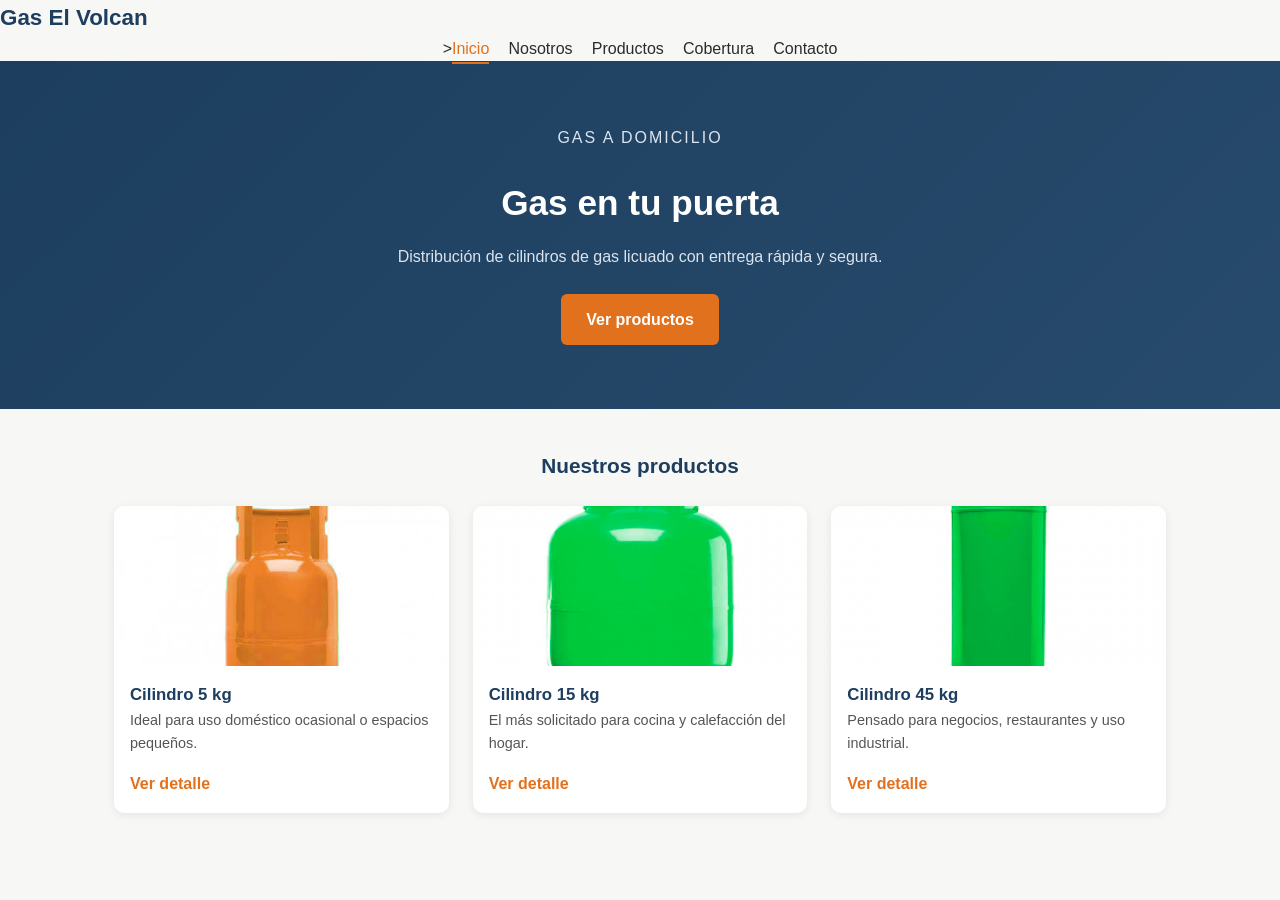
==== index.html @ 27c7482b "Integración de formatos en CSS y menú + imagenes" ====
<!DOCTYPE html>
<html lang="es">
<head>
    <meta charset="UTF-8">
    <meta name="viewport" content="width=device-width, initial-scale=1.0">
    <meta name="description" content="Servicio de distribución de gas a domicilio.">
    <title>Inicio | Gas El Volcan</title>
    <link rel="stylesheet" href="assets/css/estilo.css">
</head>

<header class="cabecera">
    <a class="marca" href="index.html">Gas El Volcan</a>
    <nav aria-label="Navegacion principal">
        <ul class="menu">
            <li>><a href="index.html" aria-current="page">Inicio</a></li>
                <li><a href="Nosotros.html">Nosotros</a></li>
                <li><a href="Productos.html">Productos</a></li>
                <li><a href="Cobertura.html">Cobertura</a></li>
                <li><a href="Contacto.html">Contacto</a></li>
        </ul>
    </nav> 
</header>

<main id="contenido-principal">
    <section class="presentacion">
        <p class="etiqueta">Gas a domicilio</p>
        <h1>Gas en tu puerta</h1>
        <p>Distribución de cilindros de gas licuado con entrega rápida y segura.</p>
        <a class="boton" href="productos.html">Ver productos</a>
    </section>

    <section aria-labelledby="titulo-productos">
        <h2 id="titulo-productos">Nuestros productos</h2>
        <div class="grilla-tarjetas">
            <article class="tarjeta">
                <img src="assets/img/cilindro5kg.jpg"
                        alt="Cilindro de gas de 5 kilogramos">
                <h3>Cilindro 5 kg</h3>
                <p>Ideal para uso doméstico ocasional o espacios pequeños.</p>
                <a href="producto-detalle-1.html">Ver detalle</a>
            </article>

            <article class="tarjeta">
                <img src="assets/img/cilindro15kg.png"
                        alt="Cilindro de gas de 15 kilogramos">
                <h3>Cilindro 15 kg</h3>
                <p>El más solicitado para cocina y calefacción del hogar.</p>
                <a href="producto-detalle-2.html">Ver detalle</a>
            </article>

            <article class="tarjeta">
                <img src="assets/img/cilindro45kg.png"
                         alt="Cilindro de gas industrial de 45 kilogramos">
                <h3>Cilindro 45 kg</h3>
                <p>Pensado para negocios, restaurantes y uso industrial.</p>
                <a href="producto-detalle-3.html">Ver detalle</a>
            </article>
        </div>
        </section>
---- assets/css/estilo.css ----
/* Plantilla Base */
* {
    margin: 0;
    padding: 0;
    box-sizing: border-box;
}

:root {
    --color-primario: #e2711d;
    --color-primario-oscuro: #c25a10;
    --color-secundario: #1d3e5e;
    --color-fondo: #f7f7f5;
    --color-texto: #2b2b2b;
    --color-blanco: #ffffff;
}

body {
    font-family: "Segoe UI", Arial, sans-serif;
    color: var(--color-texto);
    background-color: var(--color-fondo);
    line-height: 1.6;
}


/* Configuración para celular*/


.salto-contenido {
    position: absolute;
    left: -999px;
    top: 0;
    background: var(--color-secundario);
    color: var(--color-blanco);
    padding: 0.5rem 1rem;
    z-index: 100;
}
.salto-contenido:focus {
        left: 0;
}

.cabecera-sitio {
    display: flex;
    flex-direction: column;   /* apilado en móvil */
    align-items: center;
    gap: 0.8rem;
    padding: 1rem;
    background-color: var(--color-blanco);
    box-shadow: 0 2px 6px rgba(0, 0, 0, 0.08);
    position: sticky;
    top: 0;
    z-index: 10;
}

.marca {
    font-size: 1.3rem;
    font-weight: bold;
    color: var(--color-secundario);
    text-decoration: none;
}

.menu {
    list-style: none;
    display: flex;
    flex-wrap: wrap;
    justify-content: center;
    gap: 0.8rem 1.2rem;
    font-size: 0.95rem;
}

.menu a {
    text-decoration: none;
    color: var(--color-texto);
    font-weight: 500;
    padding: 0.3rem 0;
    border-bottom: 2px solid transparent;
    transition: border-color 0.2s ease, color 0.2s ease;
}

.menu a:hover,
.menu a[aria-current="page"] {
    color: var(--color-primario);
    border-bottom-color: var(--color-primario);
}

.presentacion {
    background: linear-gradient(135deg, var(--color-secundario), #274b6d);
    color: var(--color-blanco);
    text-align: center;
    padding: 2.5rem 1.2rem;
}

.etiqueta {
    text-transform: uppercase;
    letter-spacing: 2px;
    font-size: 0.75rem;
    color: var(--color-primario);
    margin-bottom: 0.5rem;
}

.presentacion h1 {
    font-size: 1.6rem;      
    margin-bottom: 0.8rem;
}

.presentacion p {
    max-width: 100%;
    margin: 0 auto 1.5rem auto;
    color: #dbe4ee;
    font-size: 0.95rem;
}

.boton {
    display: inline-block;
    background-color: var(--color-primario);
    color: var(--color-blanco);
    text-decoration: none;
    padding: 0.8rem 1.6rem;
    border-radius: 6px;
    font-weight: bold;
    width: 100%;             
    max-width: 280px;
    transition: background-color 0.2s ease;
}

.boton:hover {
    background-color: var(--color-primario-oscuro);
}

section[aria-labelledby="titulo-productos"] {
    padding: 0 1rem;
    margin: 2.5rem auto;
}

section[aria-labelledby="titulo-productos"] h2 {
    text-align: center;
    color: var(--color-secundario);
    font-size: 1.3rem;
    margin-bottom: 1.5rem;
}

.grilla-tarjetas {
    display: grid;
    grid-template-columns: 1fr;
    gap: 1.2rem;
}

.tarjeta {
    background: var(--color-blanco);
    border-radius: 10px;
    overflow: hidden;
    box-shadow: 0 2px 8px rgba(0, 0, 0, 0.08);
    display: flex;
    flex-direction: column;
    transition: transform 0.2s ease;
}

.tarjeta:hover {
    transform: translateY(-4px);
}

.tarjeta img {
    width: 100%;
    height: 160px;
    object-fit: cover;
}

.tarjeta h3,
.tarjeta p {
    padding: 0 1rem;
 }

.tarjeta h3 {
    margin-top: 1rem;
    color: var(--color-secundario);
    font-size: 1.05rem;
}

.tarjeta p {
    flex-grow: 1;
    color: #555;
    font-size: 0.9rem;
}

.tarjeta a {
    margin: 1rem;
    align-self: flex-start;
    color: var(--color-primario);
    font-weight: bold;
    text-decoration: none;
}

.tarjeta a:hover {
    text-decoration: underline;
}

.aviso {
    margin: 1.5rem 1rem 2.5rem 1rem;
    padding: 1.2rem 1.5rem;
    background-color: #fff3e8;
    border-left: 5px solid var(--color-primario);
    border-radius: 6px;
}

.aviso h2 {
    color: var(--color-primario-oscuro);
    font-size: 1.1rem;
    margin-bottom: 0.5rem;
}

.aviso p {
    font-size: 0.9rem;
}

.pie-sitio {
    background-color: var(--color-secundario);
    color: var(--color-blanco);
    text-align: center;
    padding: 1.5rem 1rem;
    font-size: 0.9rem;
}

.pie-sitio a {
    color: var(--color-primario);
}

/* Configuración para tablet */
        
@media (min-width: 600px) {
.cabecera-sitio {
    flex-direction: row;
    justify-content: space-between;
    padding: 1rem 2rem;
}

.presentacion {
    padding: 3.5rem 2rem;
}

.presentacion h1 {
    font-size: 2rem;
}

.presentacion p {
    max-width: 500px;
    font-size: 1rem;
}

.boton {
    width: auto;
 }

.grilla-tarjetas {
    grid-template-columns: repeat(2, 1fr);
}

.aviso {
    margin-left: auto;
    margin-right: auto;
    max-width: 700px;
    }
}

/* Configuración para escritorio */

@media (min-width: 900px) {
.cabecera-sitio {
    padding: 1rem 2rem;
}

.marca {
    font-size: 1.4rem;
}

.menu {
    font-size: 1rem;
}

.presentacion {
    padding: 4rem 1.5rem;
}

.presentacion h1 {
    font-size: 2.2rem;
}

section[aria-labelledby="titulo-productos"] {
    max-width: 1100px;
    padding: 0 1.5rem;
}

.grilla-tarjetas {
    grid-template-columns: repeat(3, 1fr);
    gap: 1.5rem;
}

.aviso {
    max-width: 900px;
    padding: 1.5rem 2rem;
}

.aviso h2 {
    font-size: 1.3rem;
}
}
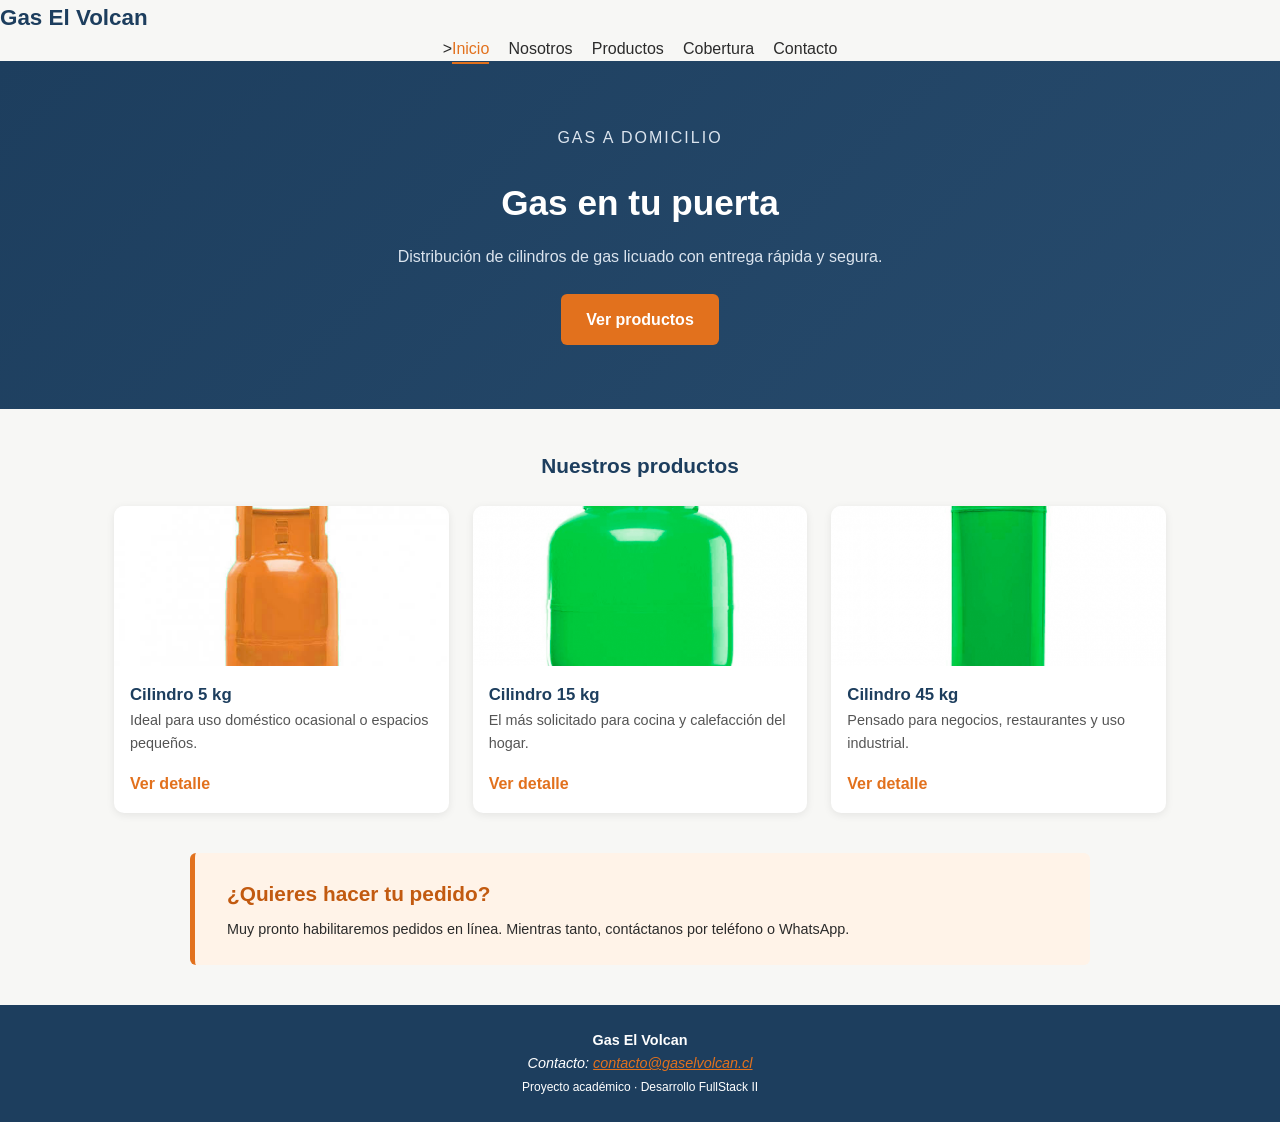
==== commit ded7dd9e: "Avances en menú principal y agregado de htmls sin avances" ====
--- a/index.html
+++ b/index.html
@@ -1,5 +1,6 @@
 <!DOCTYPE html>
 <html lang="es">
+
 <head>
     <meta charset="UTF-8">
     <meta name="viewport" content="width=device-width, initial-scale=1.0">
@@ -13,12 +14,12 @@
     <nav aria-label="Navegacion principal">
         <ul class="menu">
             <li>><a href="index.html" aria-current="page">Inicio</a></li>
-                <li><a href="Nosotros.html">Nosotros</a></li>
-                <li><a href="Productos.html">Productos</a></li>
-                <li><a href="Cobertura.html">Cobertura</a></li>
-                <li><a href="Contacto.html">Contacto</a></li>
+            <li><a href="nosotros.html">Nosotros</a></li>
+            <li><a href="productos.html">Productos</a></li>
+            <li><a href="cobertura.html">Cobertura</a></li>
+            <li><a href="contacto.html">Contacto</a></li>
         </ul>
-    </nav> 
+    </nav>
 </header>
 
 <main id="contenido-principal">
@@ -33,27 +34,39 @@
         <h2 id="titulo-productos">Nuestros productos</h2>
         <div class="grilla-tarjetas">
             <article class="tarjeta">
-                <img src="assets/img/cilindro5kg.jpg"
-                        alt="Cilindro de gas de 5 kilogramos">
+                <img src="assets/img/cilindro5kg.jpg" alt="Cilindro de gas de 5 kilogramos">
                 <h3>Cilindro 5 kg</h3>
                 <p>Ideal para uso doméstico ocasional o espacios pequeños.</p>
                 <a href="producto-detalle-1.html">Ver detalle</a>
             </article>
 
             <article class="tarjeta">
-                <img src="assets/img/cilindro15kg.png"
-                        alt="Cilindro de gas de 15 kilogramos">
+                <img src="assets/img/cilindro15kg.png" alt="Cilindro de gas de 15 kilogramos">
                 <h3>Cilindro 15 kg</h3>
                 <p>El más solicitado para cocina y calefacción del hogar.</p>
                 <a href="producto-detalle-2.html">Ver detalle</a>
             </article>
 
             <article class="tarjeta">
-                <img src="assets/img/cilindro45kg.png"
-                         alt="Cilindro de gas industrial de 45 kilogramos">
+                <img src="assets/img/cilindro45kg.png" alt="Cilindro de gas industrial de 45 kilogramos">
                 <h3>Cilindro 45 kg</h3>
                 <p>Pensado para negocios, restaurantes y uso industrial.</p>
                 <a href="producto-detalle-3.html">Ver detalle</a>
             </article>
         </div>
-        </section>
+    </section>
+
+    <aside class="aviso" aria-labelledby="titulo-aviso">
+        <h2 id="titulo-aviso">¿Quieres hacer tu pedido?</h2>
+        <p>Muy pronto habilitaremos pedidos en línea. Mientras tanto, contáctanos por teléfono o WhatsApp.</p>
+    </aside>
+</main>
+
+<footer class="pie-sitio">
+    <p><strong>Gas El Volcan</strong></p>
+    <address>Contacto: <a href="mailto:contacto@gaselvolcan.cl">contacto@gaselvolcan.cl</a></address>
+    <p><small>Proyecto académico · Desarrollo FullStack II</small></p>
+</footer>
+</body>
+
+</html>
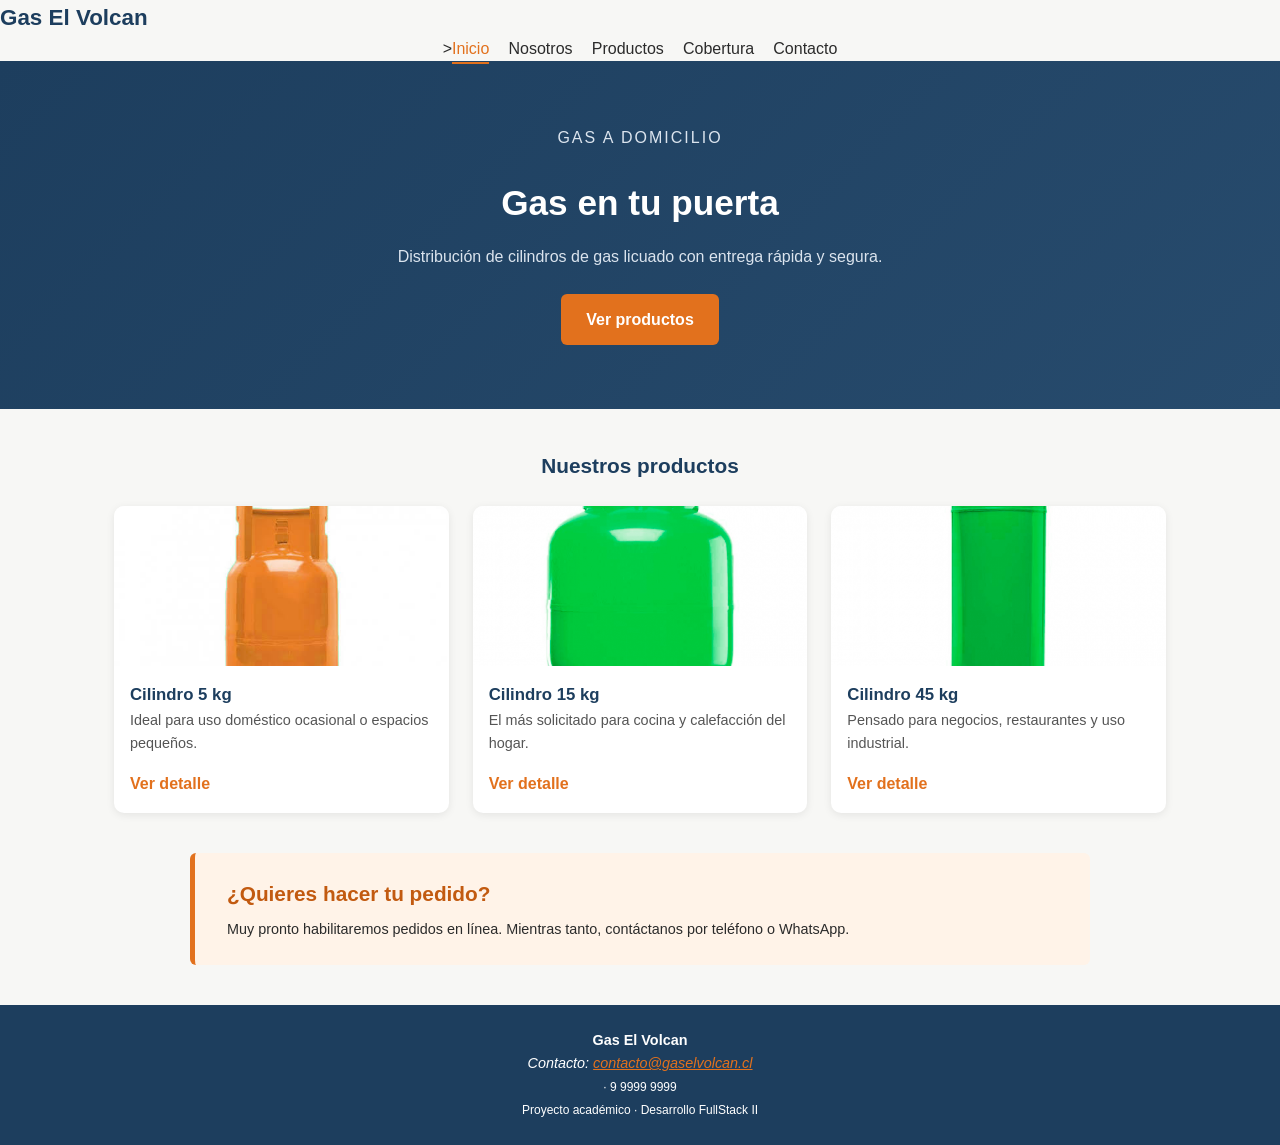
==== commit aa696b86: "Agregado de footer y header en los htmls existentes" ====
--- a/index.html
+++ b/index.html
@@ -65,6 +65,7 @@
 <footer class="pie-sitio">
     <p><strong>Gas El Volcan</strong></p>
     <address>Contacto: <a href="mailto:contacto@gaselvolcan.cl">contacto@gaselvolcan.cl</a></address>
+    <p><small>· 9 9999 9999</small></p>
     <p><small>Proyecto académico · Desarrollo FullStack II</small></p>
 </footer>
 </body>
--- a/assets/css/estilo.css
+++ b/assets/css/estilo.css
@@ -35,12 +35,12 @@
     z-index: 100;
 }
 .salto-contenido:focus {
-        left: 0;
+    left: 0;
 }
 
 .cabecera-sitio {
     display: flex;
-    flex-direction: column;   /* apilado en móvil */
+    flex-direction: column;
     align-items: center;
     gap: 0.8rem;
     padding: 1rem;
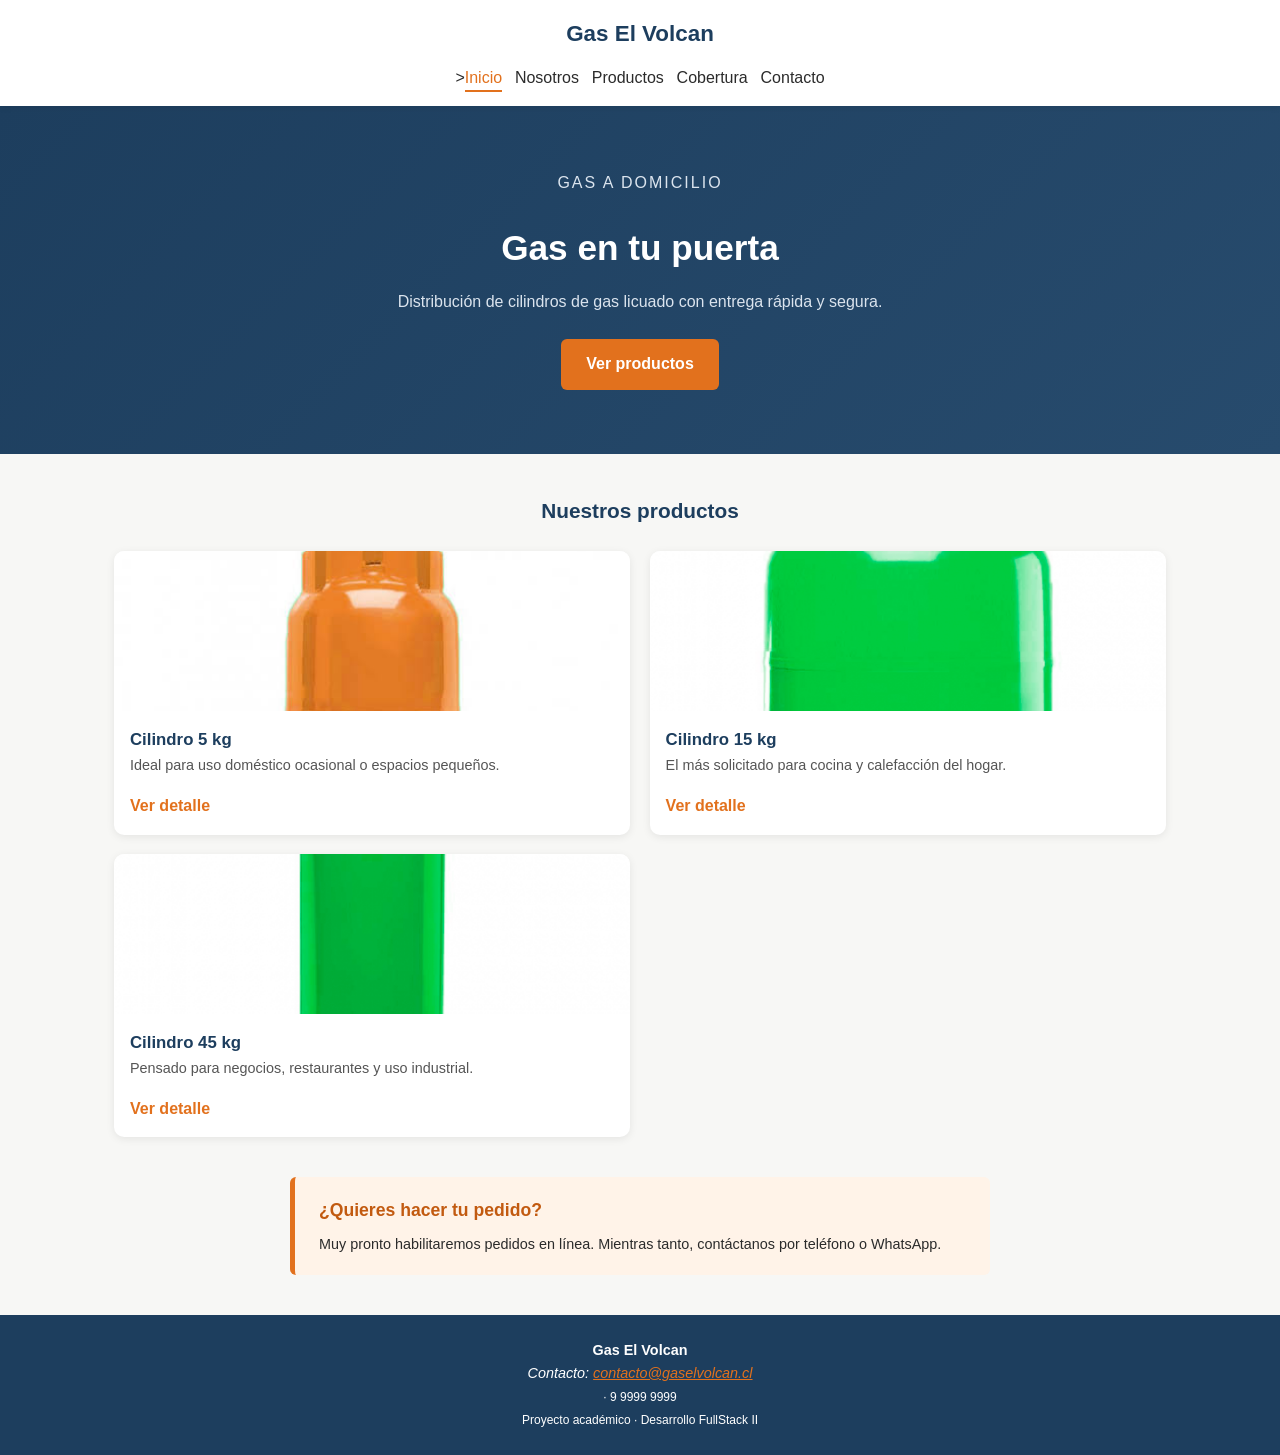
==== commit 3ebd9922: "Menú hamburguesa implementado en index.html" ====
--- a/index.html
+++ b/index.html
@@ -9,65 +9,73 @@
     <link rel="stylesheet" href="assets/css/estilo.css">
 </head>
 
-<header class="cabecera">
-    <a class="marca" href="index.html">Gas El Volcan</a>
-    <nav aria-label="Navegacion principal">
-        <ul class="menu">
-            <li>><a href="index.html" aria-current="page">Inicio</a></li>
-            <li><a href="nosotros.html">Nosotros</a></li>
-            <li><a href="productos.html">Productos</a></li>
-            <li><a href="cobertura.html">Cobertura</a></li>
-            <li><a href="contacto.html">Contacto</a></li>
-        </ul>
-    </nav>
-</header>
+<body>
+    <header class="cabecera">
+        <a class="marca" href="index.html">Gas El Volcan</a>
+        <button class="boton-menu" id="boton-menu" aria-expanded="false" aria-controls="menu-principal">
+            <span class="linea-menu"></span>
+            <span class="linea-menu"></span>
+            <span class="linea-menu"></span>
+            <span class="texto-oculto">Abrir menú</span>
+        </button>
+        <nav aria-label="Navegacion principal">
+            <ul class="menu" id="menu-principal">
+                <li>><a href="index.html" aria-current="page">Inicio</a></li>
+                <li><a href="nosotros.html">Nosotros</a></li>
+                <li><a href="productos.html">Productos</a></li>
+                <li><a href="cobertura.html">Cobertura</a></li>
+                <li><a href="contacto.html">Contacto</a></li>
+            </ul>
+        </nav>
+    </header>
 
-<main id="contenido-principal">
-    <section class="presentacion">
-        <p class="etiqueta">Gas a domicilio</p>
-        <h1>Gas en tu puerta</h1>
-        <p>Distribución de cilindros de gas licuado con entrega rápida y segura.</p>
-        <a class="boton" href="productos.html">Ver productos</a>
-    </section>
+    <main id="contenido-principal">
+        <section class="presentacion">
+            <p class="etiqueta">Gas a domicilio</p>
+            <h1>Gas en tu puerta</h1>
+            <p>Distribución de cilindros de gas licuado con entrega rápida y segura.</p>
+            <a class="boton" href="productos.html">Ver productos</a>
+        </section>
 
-    <section aria-labelledby="titulo-productos">
-        <h2 id="titulo-productos">Nuestros productos</h2>
-        <div class="grilla-tarjetas">
-            <article class="tarjeta">
-                <img src="assets/img/cilindro5kg.jpg" alt="Cilindro de gas de 5 kilogramos">
-                <h3>Cilindro 5 kg</h3>
-                <p>Ideal para uso doméstico ocasional o espacios pequeños.</p>
-                <a href="producto-detalle-1.html">Ver detalle</a>
-            </article>
+        <section aria-labelledby="titulo-productos">
+            <h2 id="titulo-productos">Nuestros productos</h2>
+            <div class="grilla-tarjetas">
+                <article class="tarjeta">
+                    <img src="assets/img/cilindro5kg.jpg" alt="Cilindro de gas de 5 kilogramos">
+                    <h3>Cilindro 5 kg</h3>
+                    <p>Ideal para uso doméstico ocasional o espacios pequeños.</p>
+                    <a href="producto-detalle-1.html">Ver detalle</a>
+                </article>
 
-            <article class="tarjeta">
-                <img src="assets/img/cilindro15kg.png" alt="Cilindro de gas de 15 kilogramos">
-                <h3>Cilindro 15 kg</h3>
-                <p>El más solicitado para cocina y calefacción del hogar.</p>
-                <a href="producto-detalle-2.html">Ver detalle</a>
-            </article>
+                <article class="tarjeta">
+                    <img src="assets/img/cilindro15kg.png" alt="Cilindro de gas de 15 kilogramos">
+                    <h3>Cilindro 15 kg</h3>
+                    <p>El más solicitado para cocina y calefacción del hogar.</p>
+                    <a href="producto-detalle-2.html">Ver detalle</a>
+                </article>
 
-            <article class="tarjeta">
-                <img src="assets/img/cilindro45kg.png" alt="Cilindro de gas industrial de 45 kilogramos">
-                <h3>Cilindro 45 kg</h3>
-                <p>Pensado para negocios, restaurantes y uso industrial.</p>
-                <a href="producto-detalle-3.html">Ver detalle</a>
-            </article>
-        </div>
-    </section>
+                <article class="tarjeta">
+                    <img src="assets/img/cilindro45kg.png" alt="Cilindro de gas industrial de 45 kilogramos">
+                    <h3>Cilindro 45 kg</h3>
+                    <p>Pensado para negocios, restaurantes y uso industrial.</p>
+                    <a href="producto-detalle-3.html">Ver detalle</a>
+                </article>
+            </div>
+        </section>
 
-    <aside class="aviso" aria-labelledby="titulo-aviso">
-        <h2 id="titulo-aviso">¿Quieres hacer tu pedido?</h2>
-        <p>Muy pronto habilitaremos pedidos en línea. Mientras tanto, contáctanos por teléfono o WhatsApp.</p>
-    </aside>
-</main>
+        <aside class="aviso" aria-labelledby="titulo-aviso">
+            <h2 id="titulo-aviso">¿Quieres hacer tu pedido?</h2>
+            <p>Muy pronto habilitaremos pedidos en línea. Mientras tanto, contáctanos por teléfono o WhatsApp.</p>
+        </aside>
+    </main>
 
-<footer class="pie-sitio">
-    <p><strong>Gas El Volcan</strong></p>
-    <address>Contacto: <a href="mailto:contacto@gaselvolcan.cl">contacto@gaselvolcan.cl</a></address>
-    <p><small>· 9 9999 9999</small></p>
-    <p><small>Proyecto académico · Desarrollo FullStack II</small></p>
-</footer>
+    <script src="assets/js/menu.js"></script>
+
+    <footer class="pie-sitio">
+        <p><strong>Gas El Volcan</strong></p>
+        <address>Contacto: <a href="mailto:contacto@gaselvolcan.cl">contacto@gaselvolcan.cl</a></address>
+        <p><small>· 9 9999 9999</small></p>
+        <p><small>Proyecto académico · Desarrollo FullStack II</small></p>
+    </footer>
 </body>
-
 </html>
--- a/assets/css/estilo.css
+++ b/assets/css/estilo.css
@@ -21,24 +21,20 @@
     line-height: 1.6;
 }
 
-
-/* Configuración para celular*/
-
-
-.salto-contenido {
+.texto-oculto {
     position: absolute;
-    left: -999px;
-    top: 0;
-    background: var(--color-secundario);
-    color: var(--color-blanco);
-    padding: 0.5rem 1rem;
-    z-index: 100;
-}
-.salto-contenido:focus {
-    left: 0;
-}
-
-.cabecera-sitio {
+    width: 1px;
+    height: 1px;
+    overflow: hidden;
+    clip: rect(0, 0, 0, 0);
+    white-space: nowrap;
+}
+
+/* ============================================================
+   Configuración para CELULAR
+============================================================ */
+
+.cabecera {
     display: flex;
     flex-direction: column;
     align-items: center;
@@ -49,6 +45,7 @@
     position: sticky;
     top: 0;
     z-index: 10;
+    position: relative;
 }
 
 .marca {
@@ -58,13 +55,70 @@
     text-decoration: none;
 }
 
+.salto-contenido {
+    position: absolute;
+    left: -999px;
+    top: 0;
+    background: var(--color-secundario);
+    color: var(--color-blanco);
+    padding: 0.5rem 1rem;
+    z-index: 100;
+}
+
+.salto-contenido:focus {
+    left: 0;
+}
+
+.boton-menu {
+    display: flex;
+    flex-direction: column;
+    justify-content: space-between;
+    width: 28px;
+    height: 20px;
+    background: none;
+    border: none;
+    cursor: pointer;
+    padding: 0;
+    position: absolute;
+    top: 1rem;
+    right: 1rem;
+}
+
+
+.linea-menu {
+    display: block;
+    width: 100%;
+    height: 3px;
+    background-color: var(--color-secundario);
+    border-radius: 2px;
+    transition: transform 0.25s ease, opacity 0.25s ease;
+}
+
+.boton-menu.activo .linea-menu:nth-child(1) {
+    transform: translateY(8.5px) rotate(45deg);
+}
+
+.boton-menu.activo .linea-menu:nth-child(2) {
+    opacity: 0;
+}
+
+.boton-menu.activo .linea-menu:nth-child(3) {
+    transform: translateY(-8.5px) rotate(-45deg);
+}
+
 .menu {
     list-style: none;
-    display: flex;
-    flex-wrap: wrap;
-    justify-content: center;
-    gap: 0.8rem 1.2rem;
+    display: none;   
+    flex-direction: column;
+    align-items: center;
+    width: 100%;
+    gap: 0.8rem;
     font-size: 0.95rem;
+    padding-top: 0.5rem;
+}
+
+.menu.menu-abierto {
+    display: flex;
 }
 
 .menu a {
@@ -107,6 +161,34 @@
     margin: 0 auto 1.5rem auto;
     color: #dbe4ee;
     font-size: 0.95rem;
+}
+
+.grilla-valores {
+    display: grid;
+    grid-template-columns: 1fr;
+    gap: 1.2rem;
+    padding: 0 1rem;
+    margin: 2rem auto;
+}
+
+.valor {
+    background: var(--color-blanco);
+    border-radius: 10px;
+    padding: 1.2rem;
+    box-shadow: 0 2px 8px rgba(0, 0, 0, 0.08);
+    border-top: 4px solid var(--color-primario);
+    text-align: center;
+}
+
+.valor h3 {
+    color: var(--color-secundario);
+    font-size: 1.05rem;
+    margin-bottom: 0.5rem;
+}
+
+.valor p {
+    font-size: 0.9rem;
+    color: #555;
 }
 
 .boton {
@@ -223,8 +305,10 @@
     color: var(--color-primario);
 }
 
-/* Configuración para tablet */
-        
+/* ============================================================
+   Configuración para TABLET
+============================================================ */
+
 @media (min-width: 600px) {
 .cabecera-sitio {
     flex-direction: row;
@@ -260,18 +344,32 @@
     }
 }
 
-/* Configuración para escritorio */
+/* ============================================================
+   Configuración para ESCRITORIO
+============================================================ */
 
 @media (min-width: 900px) {
-.cabecera-sitio {
-    padding: 1rem 2rem;
-}
+    .cabecera-sitio {
+        flex-direction: row;
+        justify-content: center;
+        gap: 2.5rem;
+        padding: 1rem 2rem;
+        text-align: left;
+    }
 
 .marca {
     font-size: 1.4rem;
 }
 
+.boton-menu {
+    display: none;
+}
+
 .menu {
+    display: flex;
+    flex-direction: row;
+    width: auto;
+    padding-top: 0;
     font-size: 1rem;
 }
 
@@ -288,17 +386,7 @@
     padding: 0 1.5rem;
 }
 
-.grilla-tarjetas {
-    grid-template-columns: repeat(3, 1fr);
-    gap: 1.5rem;
-}
-
-.aviso {
-    max-width: 900px;
-    padding: 1.5rem 2rem;
-}
-
-.aviso h2 {
-    font-size: 1.3rem;
+.grilla-valores {
+    max-width: 1100px;
 }
 }
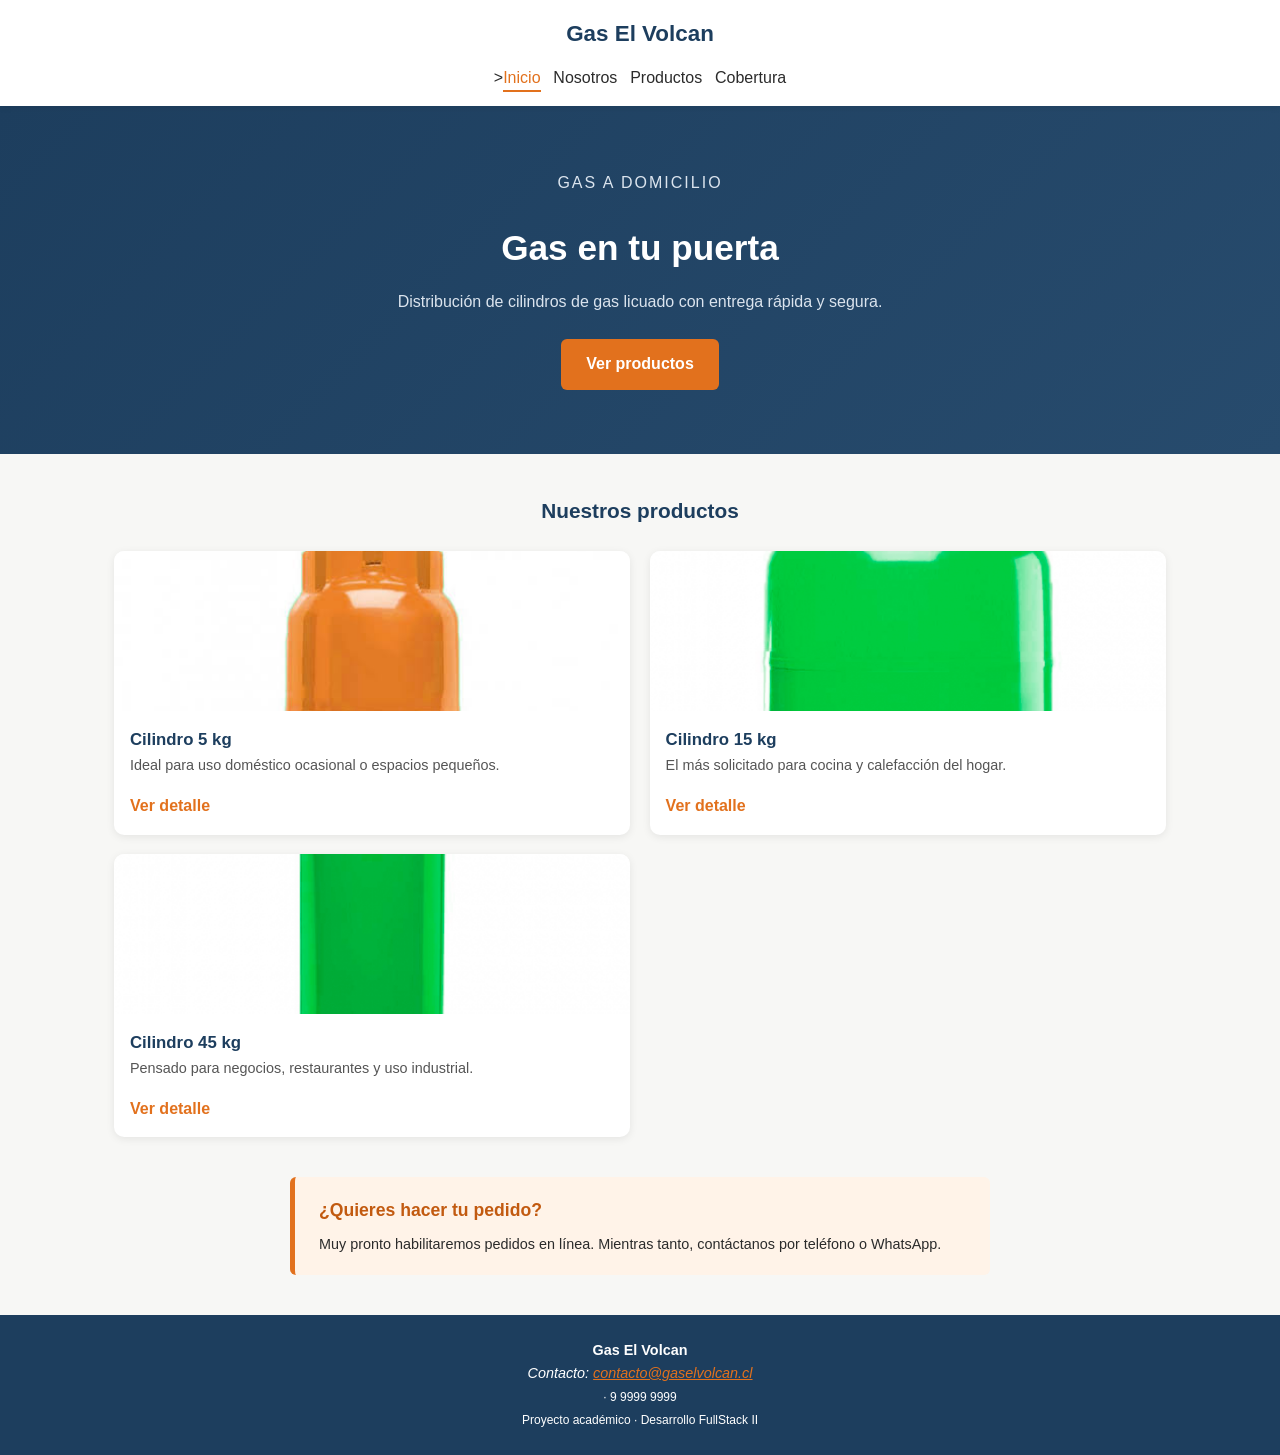
==== commit 225526d3: "Eliminacion de contacto.html + modificacion en htmls" ====
--- a/index.html
+++ b/index.html
@@ -24,7 +24,6 @@
                 <li><a href="nosotros.html">Nosotros</a></li>
                 <li><a href="productos.html">Productos</a></li>
                 <li><a href="cobertura.html">Cobertura</a></li>
-                <li><a href="contacto.html">Contacto</a></li>
             </ul>
         </nav>
     </header>
@@ -44,21 +43,21 @@
                     <img src="assets/img/cilindro5kg.jpg" alt="Cilindro de gas de 5 kilogramos">
                     <h3>Cilindro 5 kg</h3>
                     <p>Ideal para uso doméstico ocasional o espacios pequeños.</p>
-                    <a href="producto-detalle-1.html">Ver detalle</a>
+                    <a href="producto-detalle-5kg.html">Ver detalle</a>
                 </article>
 
                 <article class="tarjeta">
                     <img src="assets/img/cilindro15kg.png" alt="Cilindro de gas de 15 kilogramos">
                     <h3>Cilindro 15 kg</h3>
                     <p>El más solicitado para cocina y calefacción del hogar.</p>
-                    <a href="producto-detalle-2.html">Ver detalle</a>
+                    <a href="producto-detalle-15kg.html">Ver detalle</a>
                 </article>
 
                 <article class="tarjeta">
                     <img src="assets/img/cilindro45kg.png" alt="Cilindro de gas industrial de 45 kilogramos">
                     <h3>Cilindro 45 kg</h3>
                     <p>Pensado para negocios, restaurantes y uso industrial.</p>
-                    <a href="producto-detalle-3.html">Ver detalle</a>
+                    <a href="producto-detalle-45kg.html">Ver detalle</a>
                 </article>
             </div>
         </section>
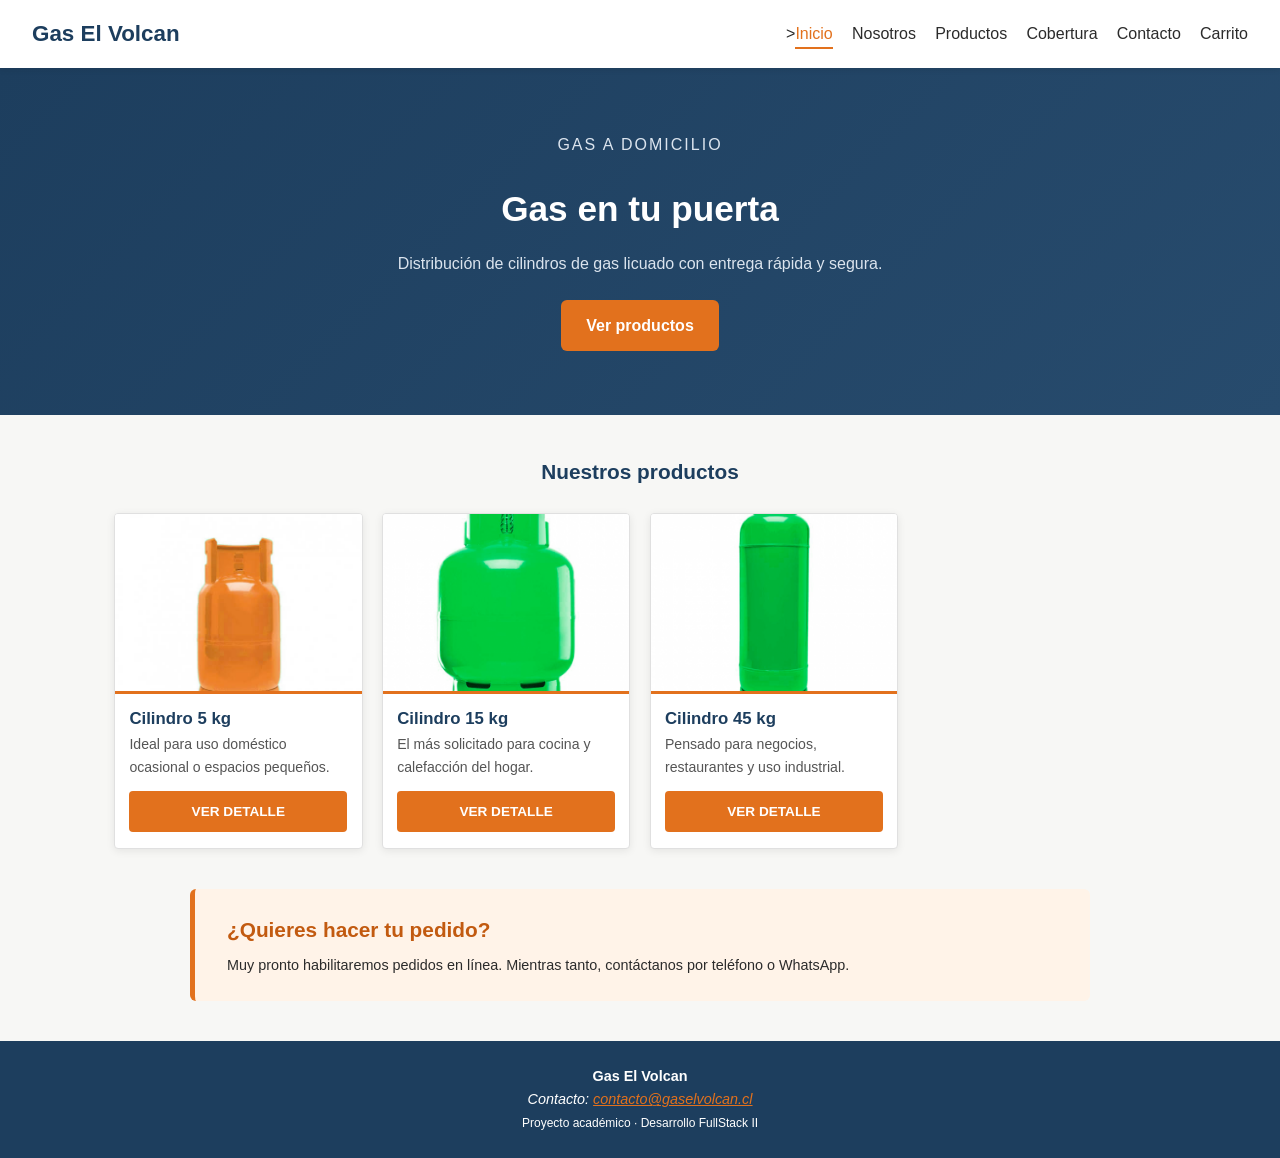
==== commit 34d4ce44: "Producto, carrito con HTML y Css al 100" ====
--- a/index.html
+++ b/index.html
@@ -9,72 +9,65 @@
     <link rel="stylesheet" href="assets/css/estilo.css">
 </head>
 
-<body>
-    <header class="cabecera">
-        <a class="marca" href="index.html">Gas El Volcan</a>
-        <button class="boton-menu" id="boton-menu" aria-expanded="false" aria-controls="menu-principal">
-            <span class="linea-menu"></span>
-            <span class="linea-menu"></span>
-            <span class="linea-menu"></span>
-            <span class="texto-oculto">Abrir menú</span>
-        </button>
-        <nav aria-label="Navegacion principal">
-            <ul class="menu" id="menu-principal">
-                <li>><a href="index.html" aria-current="page">Inicio</a></li>
-                <li><a href="nosotros.html">Nosotros</a></li>
-                <li><a href="productos.html">Productos</a></li>
-                <li><a href="cobertura.html">Cobertura</a></li>
-            </ul>
-        </nav>
-    </header>
+<header class="cabecera">
+    <a class="marca" href="index.html">Gas El Volcan</a>
+    <nav aria-label="Navegacion principal">
+        <ul class="menu">
+            <li>><a href="index.html" aria-current="page">Inicio</a></li>
+            <li><a href="nosotros.html">Nosotros</a></li>
+            <li><a href="productos.html">Productos</a></li>
+            <li><a href="cobertura.html">Cobertura</a></li>
+            <li><a href="contacto.html">Contacto</a></li>
+            <li><a href="carrito.html">Carrito</a></li>
+        </ul>
+    </nav>
+</header>
 
-    <main id="contenido-principal">
-        <section class="presentacion">
-            <p class="etiqueta">Gas a domicilio</p>
-            <h1>Gas en tu puerta</h1>
-            <p>Distribución de cilindros de gas licuado con entrega rápida y segura.</p>
-            <a class="boton" href="productos.html">Ver productos</a>
-        </section>
+<main id="contenido-principal">
+    <section class="presentacion">
+        <p class="etiqueta">Gas a domicilio</p>
+        <h1>Gas en tu puerta</h1>
+        <p>Distribución de cilindros de gas licuado con entrega rápida y segura.</p>
+        <a class="boton" href="productos.html">Ver productos</a>
+    </section>
 
-        <section aria-labelledby="titulo-productos">
-            <h2 id="titulo-productos">Nuestros productos</h2>
-            <div class="grilla-tarjetas">
-                <article class="tarjeta">
-                    <img src="assets/img/cilindro5kg.jpg" alt="Cilindro de gas de 5 kilogramos">
-                    <h3>Cilindro 5 kg</h3>
-                    <p>Ideal para uso doméstico ocasional o espacios pequeños.</p>
-                    <a href="producto-detalle-5kg.html">Ver detalle</a>
-                </article>
+    <section aria-labelledby="titulo-productos">
+        <h2 id="titulo-productos">Nuestros productos</h2>
+        <div class="grilla-tarjetas">
+            <article class="tarjeta">
+                <img src="assets/img/cilindro5kg.jpg" alt="Cilindro de gas de 5 kilogramos">
+                <h3>Cilindro 5 kg</h3>
+                <p>Ideal para uso doméstico ocasional o espacios pequeños.</p>
+                <a href="producto-detalle-1.html">Ver detalle</a>
+            </article>
 
-                <article class="tarjeta">
-                    <img src="assets/img/cilindro15kg.png" alt="Cilindro de gas de 15 kilogramos">
-                    <h3>Cilindro 15 kg</h3>
-                    <p>El más solicitado para cocina y calefacción del hogar.</p>
-                    <a href="producto-detalle-15kg.html">Ver detalle</a>
-                </article>
+            <article class="tarjeta">
+                <img src="assets/img/cilindro15kg.png" alt="Cilindro de gas de 15 kilogramos">
+                <h3>Cilindro 15 kg</h3>
+                <p>El más solicitado para cocina y calefacción del hogar.</p>
+                <a href="producto-detalle-2.html">Ver detalle</a>
+            </article>
 
-                <article class="tarjeta">
-                    <img src="assets/img/cilindro45kg.png" alt="Cilindro de gas industrial de 45 kilogramos">
-                    <h3>Cilindro 45 kg</h3>
-                    <p>Pensado para negocios, restaurantes y uso industrial.</p>
-                    <a href="producto-detalle-45kg.html">Ver detalle</a>
-                </article>
-            </div>
-        </section>
+            <article class="tarjeta">
+                <img src="assets/img/cilindro45kg.png" alt="Cilindro de gas industrial de 45 kilogramos">
+                <h3>Cilindro 45 kg</h3>
+                <p>Pensado para negocios, restaurantes y uso industrial.</p>
+                <a href="producto-detalle-3.html">Ver detalle</a>
+            </article>
+        </div>
+    </section>
 
-        <aside class="aviso" aria-labelledby="titulo-aviso">
-            <h2 id="titulo-aviso">¿Quieres hacer tu pedido?</h2>
-            <p>Muy pronto habilitaremos pedidos en línea. Mientras tanto, contáctanos por teléfono o WhatsApp.</p>
-        </aside>
-    </main>
+    <aside class="aviso" aria-labelledby="titulo-aviso">
+        <h2 id="titulo-aviso">¿Quieres hacer tu pedido?</h2>
+        <p>Muy pronto habilitaremos pedidos en línea. Mientras tanto, contáctanos por teléfono o WhatsApp.</p>
+    </aside>
+</main>
 
-    <script src="assets/js/menu.js"></script>
+<footer class="pie-sitio">
+    <p><strong>Gas El Volcan</strong></p>
+    <address>Contacto: <a href="mailto:contacto@gaselvolcan.cl">contacto@gaselvolcan.cl</a></address>
+    <p><small>Proyecto académico · Desarrollo FullStack II</small></p>
+</footer>
+</body>
 
-    <footer class="pie-sitio">
-        <p><strong>Gas El Volcan</strong></p>
-        <address>Contacto: <a href="mailto:contacto@gaselvolcan.cl">contacto@gaselvolcan.cl</a></address>
-        <p><small>· 9 9999 9999</small></p>
-        <p><small>Proyecto académico · Desarrollo FullStack II</small></p>
-    </footer>
-</body>
 </html>
--- a/assets/css/estilo.css
+++ b/assets/css/estilo.css
@@ -21,22 +21,37 @@
     line-height: 1.6;
 }
 
-.texto-oculto {
+/* Utilidad para accesibilidad */
+.sr-only {
     position: absolute;
     width: 1px;
     height: 1px;
+    padding: 0;
+    margin: -1px;
     overflow: hidden;
     clip: rect(0, 0, 0, 0);
-    white-space: nowrap;
-}
-
-/* ============================================================
-   Configuración para CELULAR
-============================================================ */
-
+    border: 0;
+}
+
+/* Configuración para celular */
+
+.salto-contenido {
+    position: absolute;
+    left: -999px;
+    top: 0;
+    background: var(--color-secundario);
+    color: var(--color-blanco);
+    padding: 0.5rem 1rem;
+    z-index: 100;
+}
+.salto-contenido:focus {
+    left: 0;
+}
+
+.cabecera-sitio,
 .cabecera {
     display: flex;
-    flex-direction: column;
+    flex-direction: column;   /* apilado en móvil */
     align-items: center;
     gap: 0.8rem;
     padding: 1rem;
@@ -45,7 +60,6 @@
     position: sticky;
     top: 0;
     z-index: 10;
-    position: relative;
 }
 
 .marca {
@@ -55,70 +69,13 @@
     text-decoration: none;
 }
 
-.salto-contenido {
-    position: absolute;
-    left: -999px;
-    top: 0;
-    background: var(--color-secundario);
-    color: var(--color-blanco);
-    padding: 0.5rem 1rem;
-    z-index: 100;
-}
-
-.salto-contenido:focus {
-    left: 0;
-}
-
-.boton-menu {
-    display: flex;
-    flex-direction: column;
-    justify-content: space-between;
-    width: 28px;
-    height: 20px;
-    background: none;
-    border: none;
-    cursor: pointer;
-    padding: 0;
-    position: absolute;
-    top: 1rem;
-    right: 1rem;
-}
-
-
-.linea-menu {
-    display: block;
-    width: 100%;
-    height: 3px;
-    background-color: var(--color-secundario);
-    border-radius: 2px;
-    transition: transform 0.25s ease, opacity 0.25s ease;
-}
-
-.boton-menu.activo .linea-menu:nth-child(1) {
-    transform: translateY(8.5px) rotate(45deg);
-}
-
-.boton-menu.activo .linea-menu:nth-child(2) {
-    opacity: 0;
-}
-
-.boton-menu.activo .linea-menu:nth-child(3) {
-    transform: translateY(-8.5px) rotate(-45deg);
-}
-
 .menu {
     list-style: none;
-    display: none;   
-    flex-direction: column;
-    align-items: center;
-    width: 100%;
-    gap: 0.8rem;
+    display: flex;
+    flex-wrap: wrap;
+    justify-content: center;
+    gap: 0.8rem 1.2rem;
     font-size: 0.95rem;
-    padding-top: 0.5rem;
-}
-
-.menu.menu-abierto {
-    display: flex;
 }
 
 .menu a {
@@ -163,34 +120,6 @@
     font-size: 0.95rem;
 }
 
-.grilla-valores {
-    display: grid;
-    grid-template-columns: 1fr;
-    gap: 1.2rem;
-    padding: 0 1rem;
-    margin: 2rem auto;
-}
-
-.valor {
-    background: var(--color-blanco);
-    border-radius: 10px;
-    padding: 1.2rem;
-    box-shadow: 0 2px 8px rgba(0, 0, 0, 0.08);
-    border-top: 4px solid var(--color-primario);
-    text-align: center;
-}
-
-.valor h3 {
-    color: var(--color-secundario);
-    font-size: 1.05rem;
-    margin-bottom: 0.5rem;
-}
-
-.valor p {
-    font-size: 0.9rem;
-    color: #555;
-}
-
 .boton {
     display: inline-block;
     background-color: var(--color-primario);
@@ -208,6 +137,8 @@
     background-color: var(--color-primario-oscuro);
 }
 
+/* Secciones de Productos e Inicio */
+
 section[aria-labelledby="titulo-productos"] {
     padding: 0 1rem;
     margin: 2.5rem auto;
@@ -220,60 +151,281 @@
     margin-bottom: 1.5rem;
 }
 
-.grilla-tarjetas {
+.contenedor-principal {
+    max-width: 1100px;
+    margin: 2.5rem auto;
+    padding: 0 1rem;
+}
+
+.contenedor-principal > h1 {
+    text-align: center;
+    color: var(--color-secundario);
+    font-size: 1.6rem;
+    margin-bottom: 0.5rem;
+}
+
+.contenedor-principal > p {
+    text-align: center;
+    color: #555;
+    max-width: 700px;
+    margin: 0 auto 2rem auto;
+}
+
+.categoria-productos {
+    margin-bottom: 3rem;
+}
+
+.categoria-productos h2 {
+    color: var(--color-secundario);
+    font-size: 1.3rem;
+    margin-bottom: 1.2rem;
+    padding-bottom: 0.4rem;
+    border-bottom: 2px solid var(--color-primario);
+}
+
+/* Grilla de Tarjetas */
+
+.grilla-tarjetas,
+.grilla-productos {
     display: grid;
     grid-template-columns: 1fr;
     gap: 1.2rem;
 }
 
-.tarjeta {
+.tarjeta,
+.Producto {
     background: var(--color-blanco);
-    border-radius: 10px;
+    border: 1px solid #e0e0e0;
+    border-radius: 4px;
     overflow: hidden;
     box-shadow: 0 2px 8px rgba(0, 0, 0, 0.08);
     display: flex;
     flex-direction: column;
-    transition: transform 0.2s ease;
-}
-
-.tarjeta:hover {
+    transition: transform 0.2s ease, box-shadow 0.2s ease;
+}
+
+.tarjeta:hover,
+.Producto:hover {
     transform: translateY(-4px);
-}
-
-.tarjeta img {
+    box-shadow: 0 4px 12px rgba(0, 0, 0, 0.12);
+}
+
+.tarjeta img,
+.Producto img {
+    order: -2;
     width: 100%;
-    height: 160px;
+    height: 180px;
     object-fit: cover;
+    border-bottom: 3px solid var(--color-primario);
 }
 
 .tarjeta h3,
-.tarjeta p {
-    padding: 0 1rem;
- }
-
-.tarjeta h3 {
-    margin-top: 1rem;
+.Producto h3 {
+    order: -1;
+    margin-top: 0.8rem;
+    padding: 0 0.9rem;
     color: var(--color-secundario);
     font-size: 1.05rem;
-}
-
-.tarjeta p {
+    text-align: left;
+}
+
+.tarjeta p,
+.Producto p {
+    padding: 0 0.9rem;
     flex-grow: 1;
     color: #555;
+    font-size: 0.88rem;
+    text-align: left;
+}
+
+.Producto .precio {
+    font-size: 1.1rem;
+    font-weight: bold;
+    color: var(--color-primario-oscuro);
+    margin-top: 0.5rem;
+}
+
+.tarjeta a,
+.Producto button {
+    display: block;
+    margin: 0.8rem 0.9rem 1rem 0.9rem;
+    padding: 0.6rem;
+    background-color: var(--color-primario);
+    color: var(--color-blanco);
+    border: none;
+    border-radius: 4px;
+    font-weight: bold;
+    font-size: 0.85rem;
+    text-transform: uppercase;
+    text-align: center;
+    text-decoration: none;
+    cursor: pointer;
+    transition: background-color 0.2s ease;
+}
+
+.tarjeta a:hover,
+.Producto button:hover {
+    background-color: var(--color-primario-oscuro);
+    text-decoration: none;
+}
+
+/* =========================================
+   ESTILOS DEL CARRITO DE COMPRAS (MÓVIL)
+   ========================================= */
+
+.disposicion-carrito {
+    display: flex;
+    flex-direction: column;
+    gap: 1.5rem;
+    margin-top: 1.5rem;
+}
+
+.lista-carrito {
+    display: flex;
+    flex-direction: column;
+    gap: 1rem;
+}
+
+.item-carrito {
+    background-color: var(--color-blanco);
+    border: 1px solid #e2e8f0;
+    border-radius: 8px;
+    padding: 1.2rem;
+    display: flex;
+    flex-wrap: wrap;
+    align-items: center;
+    gap: 1rem;
+    box-shadow: 0 2px 4px rgba(0, 0, 0, 0.02);
+}
+
+.item-carrito img {
+    width: 80px;
+    height: 80px;
+    object-fit: contain;
+    background-color: #fafafa;
+    border: 1px solid #edf2f7;
+    border-radius: 6px;
+    padding: 0.3rem;
+}
+
+.detalles-item {
+    flex: 1 1 180px;
+}
+
+.detalles-item h3 {
+    font-size: 1rem;
+    color: var(--color-secundario);
+    font-weight: 600;
+    margin-bottom: 0.2rem;
+}
+
+.precio-unitario {
+    font-size: 0.88rem;
+    color: #666;
+}
+
+.controles-cantidad input {
+    width: 65px;
+    padding: 0.4rem 0.5rem;
+    border: 1px solid #cbd5e1;
+    border-radius: 6px;
+    text-align: center;
+    font-size: 0.95rem;
+    color: var(--color-texto);
+    background-color: var(--color-blanco);
+}
+
+.subtotal-item {
+    font-size: 1.05rem;
+    font-weight: bold;
+    color: var(--color-secundario);
+    margin-left: auto;
+    text-align: right;
+}
+
+.btn-eliminar {
+    background: transparent;
+    border: none;
+    color: #a0aec0;
+    font-size: 1.1rem;
+    cursor: pointer;
+    padding: 0.4rem;
+    border-radius: 4px;
+    transition: color 0.2s ease, background-color 0.2s ease;
+}
+
+.btn-eliminar:hover {
+    color: #e53e3e;
+    background-color: #fff5f5;
+}
+
+/* Panel de Resumen */
+
+.resumen-compra {
+    background-color: #f8fafc;
+    border: 1px solid #e2e8f0;
+    border-radius: 8px;
+    padding: 1.5rem;
+    box-shadow: 0 2px 6px rgba(0, 0, 0, 0.03);
+}
+
+.resumen-compra h2 {
+    font-size: 1.25rem;
+    color: var(--color-secundario);
+    margin-bottom: 1.2rem;
+    padding-bottom: 0.6rem;
+    border-bottom: 1px solid #e2e8f0;
+    font-weight: 700;
+}
+
+.fila-resumen {
+    display: flex;
+    justify-content: space-between;
+    align-items: center;
+    margin-bottom: 0.8rem;
+    font-size: 0.95rem;
+    color: #4a5568;
+}
+
+.fila-resumen.total {
+    margin-top: 1.2rem;
+    padding-top: 1rem;
+    border-top: 2px solid #e2e8f0;
+    font-size: 1.2rem;
+    font-weight: bold;
+    color: var(--color-secundario);
+}
+
+.btn-pagar {
+    width: 100%;
+    max-width: 100%;
+    margin-top: 1.2rem;
+    padding: 0.9rem;
+    font-size: 1rem;
+    text-align: center;
+    text-transform: uppercase;
+    letter-spacing: 0.5px;
+    border: none;
+    cursor: pointer;
+}
+
+.btn-seguir-comprando {
+    display: block;
+    text-align: center;
+    margin-top: 1rem;
+    color: var(--color-secundario);
+    text-decoration: none;
     font-size: 0.9rem;
-}
-
-.tarjeta a {
-    margin: 1rem;
-    align-self: flex-start;
+    font-weight: 600;
+    transition: color 0.2s ease;
+}
+
+.btn-seguir-comprando:hover {
     color: var(--color-primario);
-    font-weight: bold;
-    text-decoration: none;
-}
-
-.tarjeta a:hover {
     text-decoration: underline;
 }
+
+/* Avisos y Pie de página */
 
 .aviso {
     margin: 1.5rem 1rem 2.5rem 1rem;
@@ -305,88 +457,229 @@
     color: var(--color-primario);
 }
 
-/* ============================================================
-   Configuración para TABLET
-============================================================ */
-
+/* =========================================
+   ESTILOS DEL MODAL DE PAGO
+   ========================================= */
+
+/* Modal Unificado de Pago y Envío */
+.modal-pago {
+    border: none;
+    border-radius: 10px;
+    padding: 0;
+    max-width: 520px;
+    width: 92%;
+    max-height: 90vh;
+    margin: auto;
+    box-shadow: 0 10px 30px rgba(0, 0, 0, 0.3);
+}
+
+.modal-pago::backdrop {
+    background-color: rgba(0, 0, 0, 0.6);
+}
+
+.contenido-modal {
+    padding: 1.8rem;
+    background-color: var(--color-blanco);
+    max-height: 90vh;
+    overflow-y: auto;
+}
+
+.cabecera-modal {
+    display: flex;
+    justify-content: space-between;
+    align-items: center;
+    margin-bottom: 1rem;
+    padding-bottom: 0.8rem;
+    border-bottom: 1px solid #e2e8f0;
+}
+
+.cabecera-modal h2 {
+    font-size: 1.25rem;
+    color: var(--color-secundario);
+}
+
+.badge-seguro {
+    font-size: 0.75rem;
+    background-color: #e6fffa;
+    color: #234e52;
+    padding: 0.25rem 0.55rem;
+    border-radius: 4px;
+    font-weight: bold;
+}
+
+.seccion-form {
+    border: 1px solid #e2e8f0;
+    border-radius: 6px;
+    padding: 1rem;
+    margin-bottom: 1.2rem;
+}
+
+.seccion-form legend {
+    font-weight: bold;
+    color: var(--color-secundario);
+    padding: 0 0.4rem;
+    font-size: 0.95rem;
+}
+
+#form-pasarela {
+    display: flex;
+    flex-direction: column;
+}
+
+#form-pasarela label {
+    display: block;
+    font-size: 0.85rem;
+    font-weight: 600;
+    color: var(--color-secundario);
+    margin-top: 0.6rem;
+    margin-bottom: 0.2rem;
+}
+
+#form-pasarela input {
+    width: 100%;
+    padding: 0.55rem;
+    border: 1px solid #cbd5e1;
+    border-radius: 4px;
+    font-size: 0.9rem;
+}
+
+#form-pasarela input:focus {
+    outline: none;
+    border-color: var(--color-primario);
+}
+
+.fila-doble {
+    display: flex;
+    gap: 0.8rem;
+}
+
+.fila-doble > div {
+    flex: 1;
+}
+
+.acciones-modal {
+    display: flex;
+    gap: 0.8rem;
+    margin-top: 0.5rem;
+}
+
+.btn-cancelar {
+    background-color: #e2e8f0;
+    color: #2b2b2b;
+    border: none;
+    padding: 0.8rem;
+    border-radius: 6px;
+    font-weight: bold;
+    cursor: pointer;
+    width: 40%;
+    transition: background-color 0.2s;
+}
+
+.btn-cancelar:hover {
+    background-color: #cbd5e1;
+}
+
+/* =========================================
+   MEDIA QUERIES (TABLET Y ESCRITORIO)
+   ========================================= */
+
+/* Configuración para tablet */
+        
 @media (min-width: 600px) {
-.cabecera-sitio {
-    flex-direction: row;
-    justify-content: space-between;
-    padding: 1rem 2rem;
-}
-
-.presentacion {
-    padding: 3.5rem 2rem;
-}
-
-.presentacion h1 {
-    font-size: 2rem;
-}
-
-.presentacion p {
-    max-width: 500px;
-    font-size: 1rem;
-}
-
-.boton {
-    width: auto;
- }
-
-.grilla-tarjetas {
-    grid-template-columns: repeat(2, 1fr);
-}
-
-.aviso {
-    margin-left: auto;
-    margin-right: auto;
-    max-width: 700px;
-    }
-}
-
-/* ============================================================
-   Configuración para ESCRITORIO
-============================================================ */
+    .cabecera-sitio,
+    .cabecera {
+        flex-direction: row;
+        justify-content: space-between;
+        padding: 1rem 2rem;
+    }
+
+    .presentacion {
+        padding: 3.5rem 2rem;
+    }
+
+    .presentacion h1 {
+        font-size: 2rem;
+    }
+
+    .presentacion p {
+        max-width: 500px;
+        font-size: 1rem;
+    }
+
+    .boton {
+        width: auto;
+    }
+
+    .grilla-tarjetas,
+    .grilla-productos {
+        grid-template-columns: repeat(2, 1fr);
+    }
+
+    .aviso {
+        margin-left: auto;
+        margin-right: auto;
+        max-width: 700px;
+    }
+}
+
+/* Configuración para escritorio */
 
 @media (min-width: 900px) {
-    .cabecera-sitio {
+    .cabecera-sitio,
+    .cabecera {
+        padding: 1rem 2rem;
+    }
+
+    .marca {
+        font-size: 1.4rem;
+    }
+
+    .menu {
+        font-size: 1rem;
+    }
+
+    .presentacion {
+        padding: 4rem 1.5rem;
+    }
+
+    .presentacion h1 {
+        font-size: 2.2rem;
+    }
+
+    section[aria-labelledby="titulo-productos"] {
+        max-width: 1100px;
+        padding: 0 1.5rem;
+    }
+
+    .grilla-tarjetas,
+    .grilla-productos {
+        grid-template-columns: repeat(4, 1fr);
+        gap: 1.2rem;
+    }
+
+    .aviso {
+        max-width: 900px;
+        padding: 1.5rem 2rem;
+    }
+
+    .aviso h2 {
+        font-size: 1.3rem;
+    }
+
+    /* Carrito en Escritorio (Distribución a 2 Columnas) */
+    .disposicion-carrito {
         flex-direction: row;
-        justify-content: center;
-        gap: 2.5rem;
-        padding: 1rem 2rem;
-        text-align: left;
-    }
-
-.marca {
-    font-size: 1.4rem;
-}
-
-.boton-menu {
-    display: none;
-}
-
-.menu {
-    display: flex;
-    flex-direction: row;
-    width: auto;
-    padding-top: 0;
-    font-size: 1rem;
-}
-
-.presentacion {
-    padding: 4rem 1.5rem;
-}
-
-.presentacion h1 {
-    font-size: 2.2rem;
-}
-
-section[aria-labelledby="titulo-productos"] {
-    max-width: 1100px;
-    padding: 0 1.5rem;
-}
-
-.grilla-valores {
-    max-width: 1100px;
-}
+        align-items: flex-start;
+        gap: 2rem;
+    }
+
+    .lista-carrito {
+        flex: 1 1 65%;
+    }
+
+    .resumen-compra {
+        flex: 0 0 340px;
+        position: sticky;
+        top: 100px;
+    }
 }
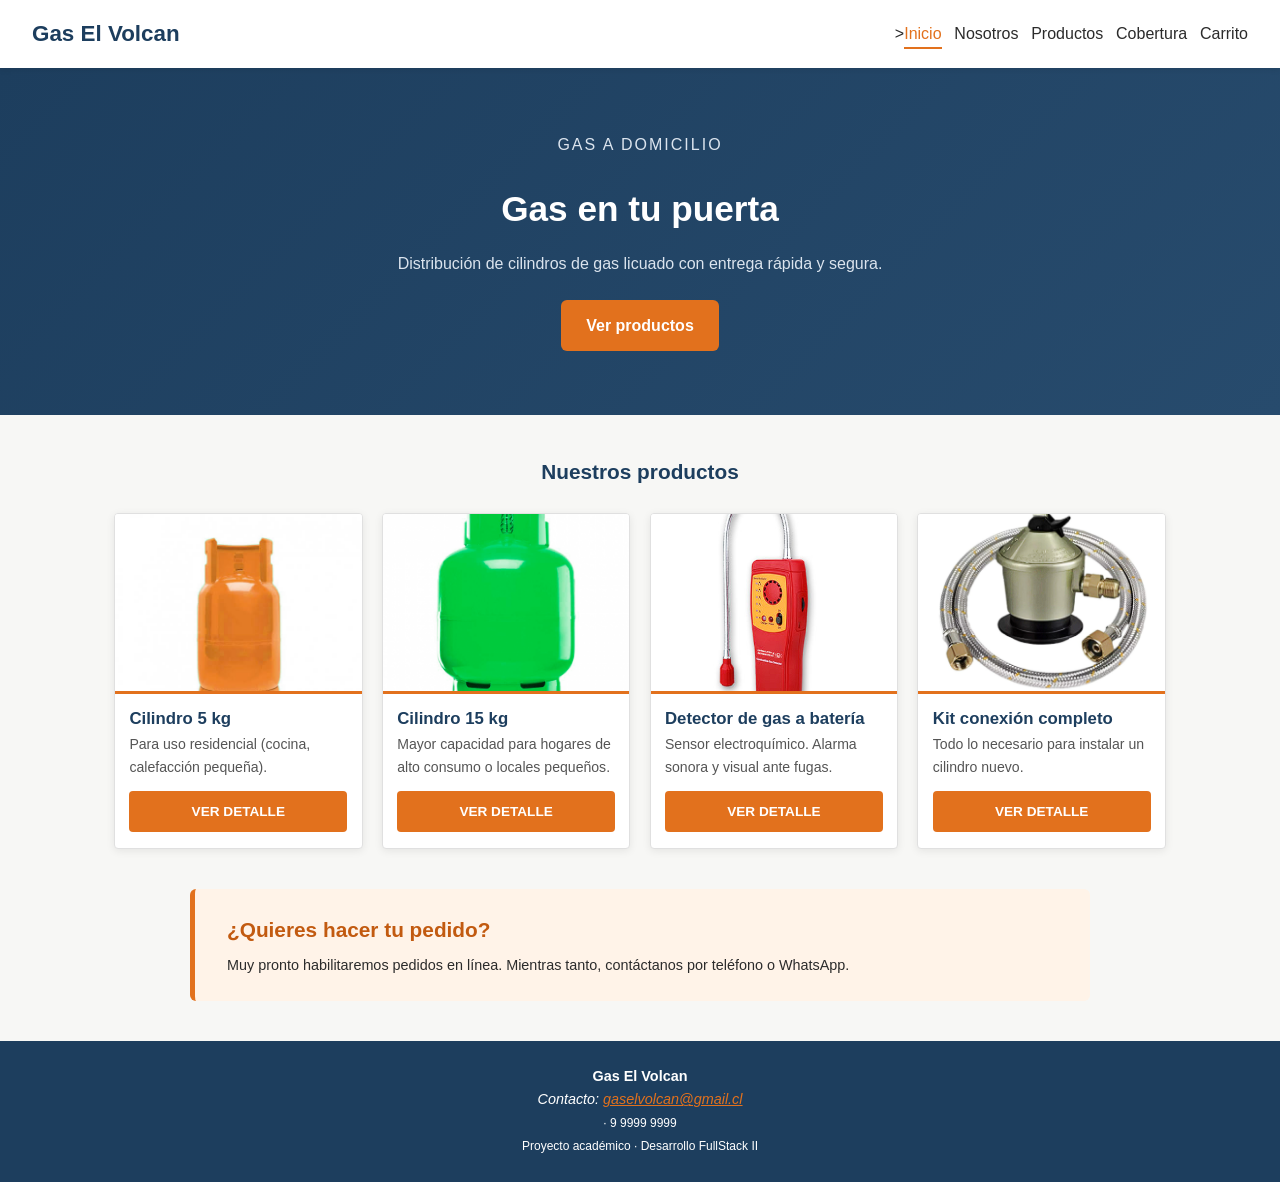
==== commit d51f3a79: "Correcion general de detalles que dejo el merge" ====
--- a/index.html
+++ b/index.html
@@ -9,65 +9,80 @@
     <link rel="stylesheet" href="assets/css/estilo.css">
 </head>
 
-<header class="cabecera">
-    <a class="marca" href="index.html">Gas El Volcan</a>
-    <nav aria-label="Navegacion principal">
-        <ul class="menu">
-            <li>><a href="index.html" aria-current="page">Inicio</a></li>
-            <li><a href="nosotros.html">Nosotros</a></li>
-            <li><a href="productos.html">Productos</a></li>
-            <li><a href="cobertura.html">Cobertura</a></li>
-            <li><a href="contacto.html">Contacto</a></li>
-            <li><a href="carrito.html">Carrito</a></li>
-        </ul>
-    </nav>
-</header>
+<body>
+    <header class="cabecera">
+        <a class="marca" href="index.html">Gas El Volcan</a>
+        <button class="boton-menu" id="boton-menu" aria-expanded="false" aria-controls="menu-principal">
+            <span class="linea-menu"></span>
+            <span class="linea-menu"></span>
+            <span class="linea-menu"></span>
+            <span class="texto-oculto">Abrir menú</span>
+        </button>
+        <nav aria-label="Navegacion principal">
+            <ul class="menu" id="menu-principal">
+                <li>><a href="index.html" aria-current="page">Inicio</a></li>
+                <li><a href="nosotros.html">Nosotros</a></li>
+                <li><a href="productos.html">Productos</a></li>
+                <li><a href="cobertura.html">Cobertura</a></li>
+                <li><a href="carrito.html">Carrito</a></li>
+            </ul>
+        </nav>
+    </header>
 
-<main id="contenido-principal">
-    <section class="presentacion">
-        <p class="etiqueta">Gas a domicilio</p>
-        <h1>Gas en tu puerta</h1>
-        <p>Distribución de cilindros de gas licuado con entrega rápida y segura.</p>
-        <a class="boton" href="productos.html">Ver productos</a>
-    </section>
+    <main id="contenido-principal">
+        <section class="presentacion">
+            <p class="etiqueta">Gas a domicilio</p>
+            <h1>Gas en tu puerta</h1>
+            <p>Distribución de cilindros de gas licuado con entrega rápida y segura.</p>
+            <a class="boton" href="productos.html">Ver productos</a>
+        </section>
 
-    <section aria-labelledby="titulo-productos">
-        <h2 id="titulo-productos">Nuestros productos</h2>
-        <div class="grilla-tarjetas">
-            <article class="tarjeta">
-                <img src="assets/img/cilindro5kg.jpg" alt="Cilindro de gas de 5 kilogramos">
-                <h3>Cilindro 5 kg</h3>
-                <p>Ideal para uso doméstico ocasional o espacios pequeños.</p>
-                <a href="producto-detalle-1.html">Ver detalle</a>
-            </article>
+        <section aria-labelledby="titulo-productos">
+            <h2 id="titulo-productos">Nuestros productos</h2>
+            <div class="grilla-tarjetas">
+                <article class="tarjeta">
+                    <img src="assets/img/cilindro5kg.jpg" alt="Cilindro de gas de 5 kilogramos">
+                    <h3>Cilindro 5 kg</h3>
+                    <p>Para uso residencial (cocina, calefacción pequeña).</p>
+                    <a class="boton" href="productos.html">Ver detalle</a>
+                </article>
 
-            <article class="tarjeta">
-                <img src="assets/img/cilindro15kg.png" alt="Cilindro de gas de 15 kilogramos">
-                <h3>Cilindro 15 kg</h3>
-                <p>El más solicitado para cocina y calefacción del hogar.</p>
-                <a href="producto-detalle-2.html">Ver detalle</a>
-            </article>
+                <article class="tarjeta">
+                    <img src="assets/img/cilindro15kg.png" alt="Cilindro de gas de 15 kilogramos">
+                    <h3>Cilindro 15 kg</h3>
+                    <p>Mayor capacidad para hogares de alto consumo o locales pequeños.</p>
+                    <a class="boton" href="productos.html">Ver detalle</a>
+                </article>
 
-            <article class="tarjeta">
-                <img src="assets/img/cilindro45kg.png" alt="Cilindro de gas industrial de 45 kilogramos">
-                <h3>Cilindro 45 kg</h3>
-                <p>Pensado para negocios, restaurantes y uso industrial.</p>
-                <a href="producto-detalle-3.html">Ver detalle</a>
-            </article>
-        </div>
-    </section>
+                <article class="tarjeta">
+                    <img src="assets/img/detectorgas.png" alt="Detector de gas a batería">
+                    <h3>Detector de gas a batería</h3>
+                    <p>Sensor electroquímico. Alarma sonora y visual ante fugas.</p>
+                    <a class="boton" href="productos.html">Ver detalle</a>
+                </article>
 
-    <aside class="aviso" aria-labelledby="titulo-aviso">
-        <h2 id="titulo-aviso">¿Quieres hacer tu pedido?</h2>
-        <p>Muy pronto habilitaremos pedidos en línea. Mientras tanto, contáctanos por teléfono o WhatsApp.</p>
-    </aside>
-</main>
+                <article class="tarjeta">
+                    <img src="assets/img/kitcompleto.png" alt="Kit de conexión completo">
+                    <h3>Kit conexión completo</h3>
+                    <p>Todo lo necesario para instalar un cilindro nuevo.</p>
+                    <a class="boton" href="productos.html">Ver detalle</a>
+                </article>
+            </div>
+        </section>
 
-<footer class="pie-sitio">
-    <p><strong>Gas El Volcan</strong></p>
-    <address>Contacto: <a href="mailto:contacto@gaselvolcan.cl">contacto@gaselvolcan.cl</a></address>
-    <p><small>Proyecto académico · Desarrollo FullStack II</small></p>
-</footer>
+        <aside class="aviso" aria-labelledby="titulo-aviso">
+            <h2 id="titulo-aviso">¿Quieres hacer tu pedido?</h2>
+            <p>Muy pronto habilitaremos pedidos en línea. Mientras tanto, contáctanos por teléfono o WhatsApp.</p>
+        </aside>
+    </main>
+
+    <script src="assets/js/menu.js"></script>
+
+    <footer class="pie-sitio">
+        <p><strong>Gas El Volcan</strong></p>
+        <address>Contacto: <a href="mailto:gaselvolcan@gmail.cl">gaselvolcan@gmail.cl</a></address>
+        <p><small>· 9 9999 9999</small></p>
+        <p><small>Proyecto académico · Desarrollo FullStack II</small></p>
+    </footer>
 </body>
-
 </html>
--- a/assets/css/estilo.css
+++ b/assets/css/estilo.css
@@ -19,6 +19,23 @@
     color: var(--color-texto);
     background-color: var(--color-fondo);
     line-height: 1.6;
+    /* Ajustes para fijar el footer al fondo */
+    display: flex;
+    flex-direction: column;
+    min-height: 100vh;
+}
+
+main {
+    flex: 1;
+}
+
+.texto-oculto {
+    position: absolute;
+    width: 1px;
+    height: 1px;
+    overflow: hidden;
+    clip: rect(0, 0, 0, 0);
+    white-space: nowrap;
 }
 
 /* Utilidad para accesibilidad */
@@ -33,7 +50,9 @@
     border: 0;
 }
 
-/* Configuración para celular */
+/* ============================================================
+   Configuración para CELULAR (Mobile First)
+============================================================ */
 
 .salto-contenido {
     position: absolute;
@@ -44,14 +63,14 @@
     padding: 0.5rem 1rem;
     z-index: 100;
 }
+
 .salto-contenido:focus {
     left: 0;
 }
 
-.cabecera-sitio,
 .cabecera {
     display: flex;
-    flex-direction: column;   /* apilado en móvil */
+    flex-direction: column;
     align-items: center;
     gap: 0.8rem;
     padding: 1rem;
@@ -60,6 +79,7 @@
     position: sticky;
     top: 0;
     z-index: 10;
+    position: relative;
 }
 
 .marca {
@@ -69,13 +89,55 @@
     text-decoration: none;
 }
 
+.boton-menu {
+    display: flex;
+    flex-direction: column;
+    justify-content: space-between;
+    width: 28px;
+    height: 20px;
+    background: none;
+    border: none;
+    cursor: pointer;
+    padding: 0;
+    position: absolute;
+    top: 1rem;
+    right: 1rem;
+}
+
+.linea-menu {
+    display: block;
+    width: 100%;
+    height: 3px;
+    background-color: var(--color-secundario);
+    border-radius: 2px;
+    transition: transform 0.25s ease, opacity 0.25s ease;
+}
+
+.boton-menu.activo .linea-menu:nth-child(1) {
+    transform: translateY(8.5px) rotate(45deg);
+}
+
+.boton-menu.activo .linea-menu:nth-child(2) {
+    opacity: 0;
+}
+
+.boton-menu.activo .linea-menu:nth-child(3) {
+    transform: translateY(-8.5px) rotate(-45deg);
+}
+
 .menu {
     list-style: none;
-    display: flex;
-    flex-wrap: wrap;
-    justify-content: center;
-    gap: 0.8rem 1.2rem;
+    display: none;   
+    flex-direction: column;
+    align-items: center;
+    width: 100%;
+    gap: 0.8rem;
     font-size: 0.95rem;
+    padding-top: 0.5rem;
+}
+
+.menu.menu-abierto {
+    display: flex;
 }
 
 .menu a {
@@ -118,6 +180,34 @@
     margin: 0 auto 1.5rem auto;
     color: #dbe4ee;
     font-size: 0.95rem;
+}
+
+.grilla-valores {
+    display: grid;
+    grid-template-columns: 1fr;
+    gap: 1.2rem;
+    padding: 0 1rem;
+    margin: 2rem auto;
+}
+
+.valor {
+    background: var(--color-blanco);
+    border-radius: 10px;
+    padding: 1.2rem;
+    box-shadow: 0 2px 8px rgba(0, 0, 0, 0.08);
+    border-top: 4px solid var(--color-primario);
+    text-align: center;
+}
+
+.valor h3 {
+    color: var(--color-secundario);
+    font-size: 1.05rem;
+    margin-bottom: 0.5rem;
+}
+
+.valor p {
+    font-size: 0.9rem;
+    color: #555;
 }
 
 .boton {
@@ -425,38 +515,6 @@
     text-decoration: underline;
 }
 
-/* Avisos y Pie de página */
-
-.aviso {
-    margin: 1.5rem 1rem 2.5rem 1rem;
-    padding: 1.2rem 1.5rem;
-    background-color: #fff3e8;
-    border-left: 5px solid var(--color-primario);
-    border-radius: 6px;
-}
-
-.aviso h2 {
-    color: var(--color-primario-oscuro);
-    font-size: 1.1rem;
-    margin-bottom: 0.5rem;
-}
-
-.aviso p {
-    font-size: 0.9rem;
-}
-
-.pie-sitio {
-    background-color: var(--color-secundario);
-    color: var(--color-blanco);
-    text-align: center;
-    padding: 1.5rem 1rem;
-    font-size: 0.9rem;
-}
-
-.pie-sitio a {
-    color: var(--color-primario);
-}
-
 /* =========================================
    ESTILOS DEL MODAL DE PAGO
    ========================================= */
@@ -579,12 +637,61 @@
     background-color: #cbd5e1;
 }
 
-/* =========================================
-   MEDIA QUERIES (TABLET Y ESCRITORIO)
-   ========================================= */
-
-/* Configuración para tablet */
-        
+/* Avisos y Pie de página */
+
+.aviso {
+    margin: 1.5rem 1rem 2.5rem 1rem;
+    padding: 1.2rem 1.5rem;
+    background-color: #fff3e8;
+    border-left: 5px solid var(--color-primario);
+    border-radius: 6px;
+}
+
+.aviso h2 {
+    color: var(--color-primario-oscuro);
+    font-size: 1.1rem;
+    margin-bottom: 0.5rem;
+}
+
+.aviso p {
+    font-size: 0.9rem;
+}
+
+.pie-sitio {
+    background-color: var(--color-secundario);
+    color: var(--color-blanco);
+    text-align: center;
+    padding: 1.5rem 1rem;
+    font-size: 0.9rem;
+}
+
+.pie-sitio a {
+    color: var(--color-primario);
+}
+
+.lista-cobertura {
+    list-style: none;
+    max-width: 500px;
+    margin: 2rem auto;
+    padding: 0 1rem;
+    display: grid;
+    grid-template-columns: 1fr;
+    gap: 0.8;
+}
+
+.lista-cobertura li {
+    background-color: var(--color-blanco);
+    border-left: 4px solid var(--color-primario);
+    border-radius: 6px;
+    padding: 0.8rem 1rem;
+    font-weight: 500;
+    box-shadow: 0 2px 6px rgba(0, 0, 0, 0.06);
+}
+
+/* ============================================================
+   Configuración para TABLET
+============================================================ */
+
 @media (min-width: 600px) {
     .cabecera-sitio,
     .cabecera {
@@ -622,9 +729,19 @@
     }
 }
 
-/* Configuración para escritorio */
+/* ============================================================
+   Configuración para ESCRITORIO
+============================================================ */
 
 @media (min-width: 900px) {
+    .cabecera-sitio {
+        flex-direction: row;
+        justify-content: center;
+        gap: 2.5rem;
+        padding: 1rem 2rem;
+        text-align: left;
+    }
+
     .cabecera-sitio,
     .cabecera {
         padding: 1rem 2rem;
@@ -634,6 +751,17 @@
         font-size: 1.4rem;
     }
 
+    .boton-menu {
+        display: none;
+    }
+
+    .menu {
+        display: flex;
+        flex-direction: row;
+        width: auto;
+        padding-top: 0;
+        font-size: 1rem;
+    }
     .menu {
         font-size: 1rem;
     }
@@ -649,6 +777,10 @@
     section[aria-labelledby="titulo-productos"] {
         max-width: 1100px;
         padding: 0 1.5rem;
+    }
+
+    .grilla-valores {
+        max-width: 1100px;
     }
 
     .grilla-tarjetas,
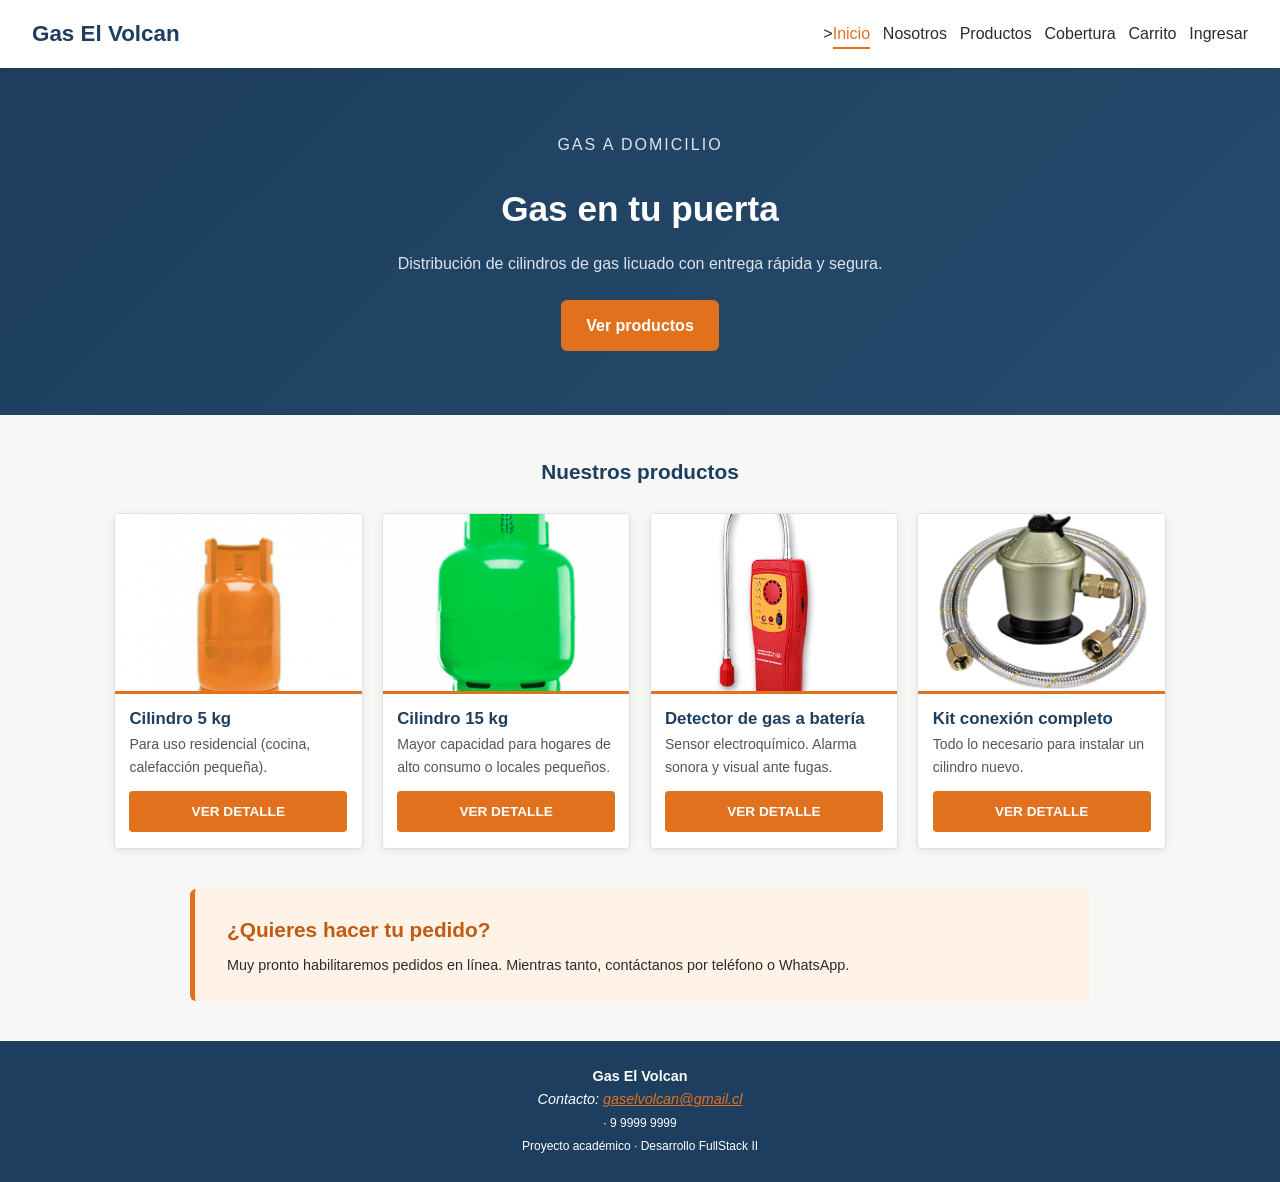
==== commit d34812f2: "Se agrego el login a la pagina" ====
--- a/index.html
+++ b/index.html
@@ -25,6 +25,7 @@
                 <li><a href="productos.html">Productos</a></li>
                 <li><a href="cobertura.html">Cobertura</a></li>
                 <li><a href="carrito.html">Carrito</a></li>
+                <li><a href="login.html">Ingresar</a></li>
             </ul>
         </nav>
     </header>
